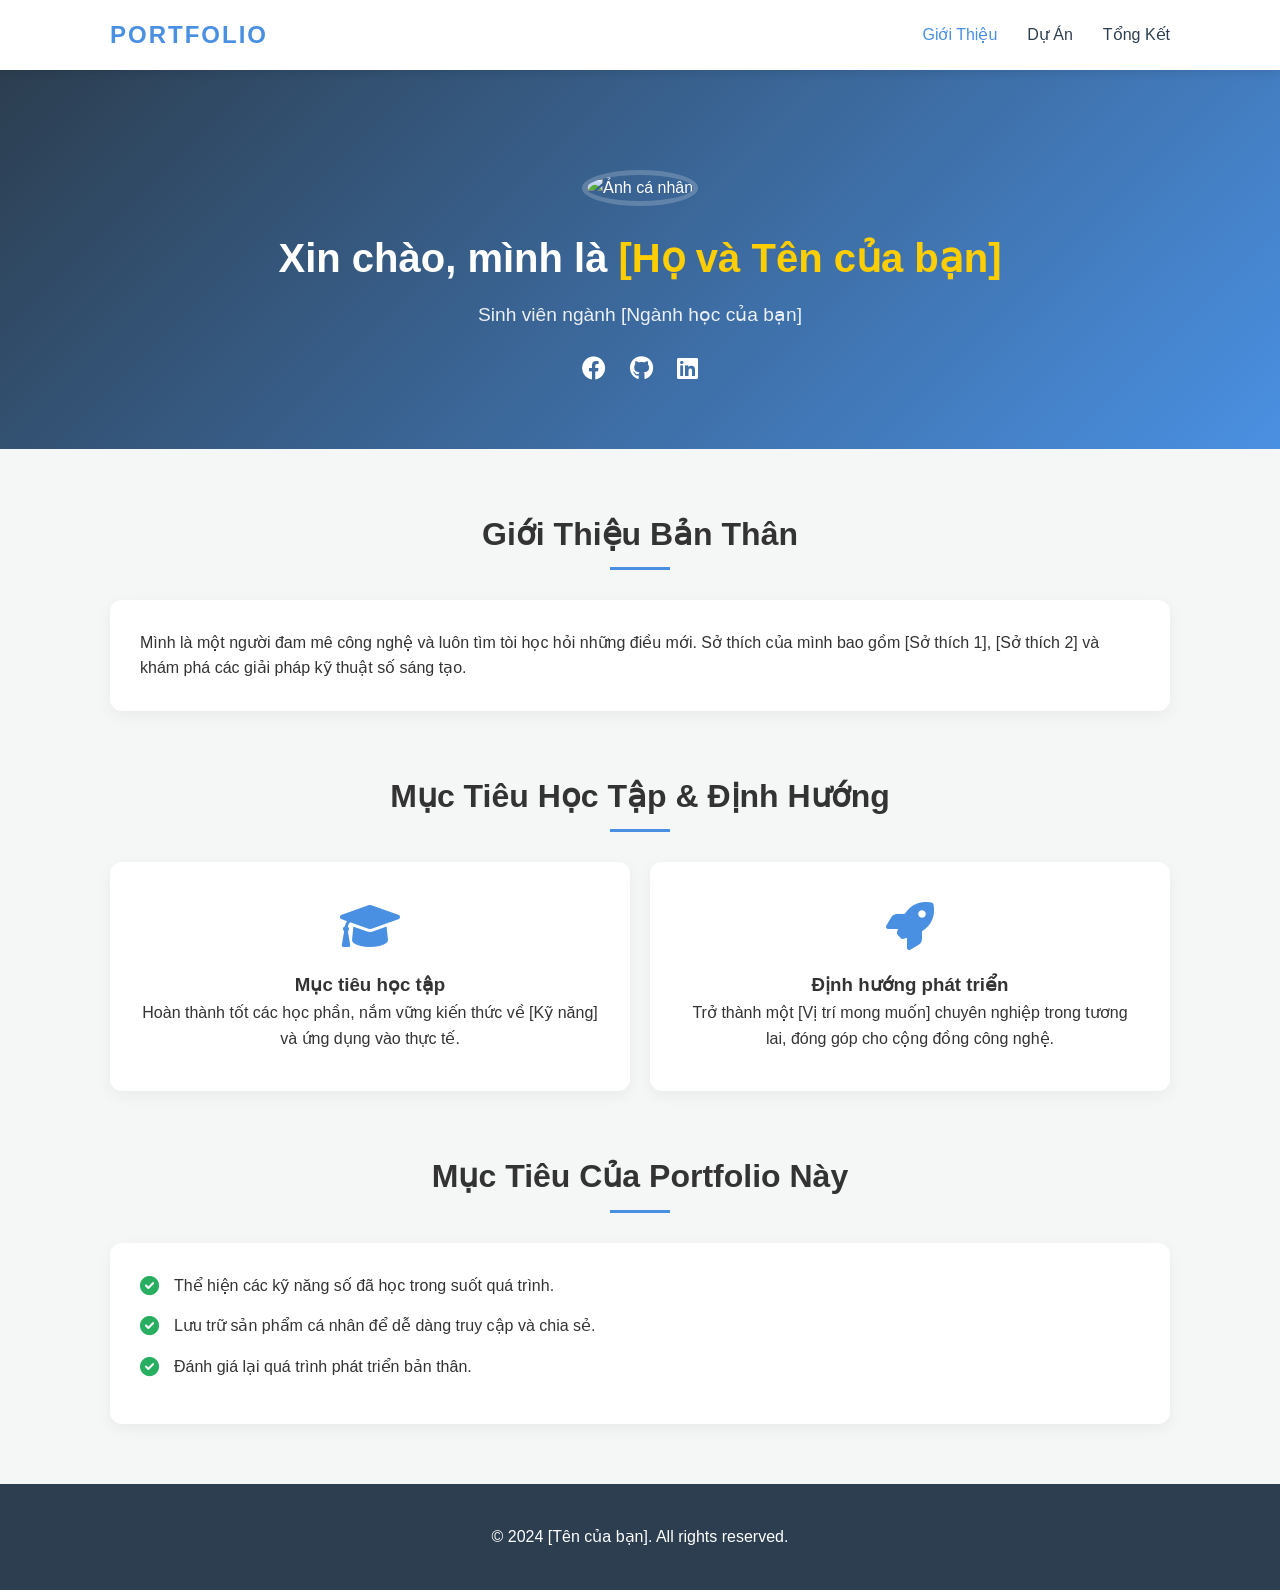
==== index.html @ 28b2ad36 "first commtit" ====
<!DOCTYPE html>
<html lang="vi">
<head>
    <meta charset="UTF-8">
    <meta name="viewport" content="width=device-width, initial-scale=1.0">
    <title>Portfolio Cá Nhân | Giới Thiệu</title>
    <link rel="stylesheet" href="css/style.css">
    <link rel="stylesheet" href="https://cdnjs.cloudflare.com/ajax/libs/font-awesome/6.0.0/css/all.min.css">
    <link href="https://unpkg.com/aos@2.3.1/dist/aos.css" rel="stylesheet">
</head>
<body>
    <nav class="navbar">
        <div class="container">
            <a href="index.html" class="logo">PORTFOLIO</a>
            <ul class="nav-links">
                <li><a href="index.html" class="active">Giới Thiệu</a></li>
                <li><a href="projects.html">Dự Án</a></li>
                <li><a href="summary.html">Tổng Kết</a></li>
            </ul>
        </div>
    </nav>

    <header class="hero">
        <div class="container">
            <div class="hero-content" data-aos="fade-up">
                <div class="profile-img-container">
                    <img src="https://via.placeholder.com/250" alt="Ảnh cá nhân" class="profile-img">
                    <!-- Bạn có thể thay link ảnh trên bằng ảnh của mình -->
                </div>
                <h1>Xin chào, mình là <span class="highlight">[Họ và Tên của bạn]</span></h1>
                <p class="subtitle">Sinh viên ngành [Ngành học của bạn]</p>
                <div class="social-links">
                    <a href="#"><i class="fab fa-facebook"></i></a>
                    <a href="#"><i class="fab fa-github"></i></a>
                    <a href="#"><i class="fab fa-linkedin"></i></a>
                </div>
            </div>
        </div>
    </header>

    <main class="container">
        <section class="about-section" data-aos="fade-right">
            <h2 class="section-title">Giới Thiệu Bản Thân</h2>
            <div class="card">
                <p>Mình là một người đam mê công nghệ và luôn tìm tòi học hỏi những điều mới. Sở thích của mình bao gồm [Sở thích 1], [Sở thích 2] và khám phá các giải pháp kỹ thuật số sáng tạo.</p>
            </div>
        </section>

        <section class="goals-section" data-aos="fade-left">
            <h2 class="section-title">Mục Tiêu Học Tập & Định Hướng</h2>
            <div class="goals-grid">
                <div class="goal-card">
                    <i class="fas fa-graduation-cap"></i>
                    <h3>Mục tiêu học tập</h3>
                    <p>Hoàn thành tốt các học phần, nắm vững kiến thức về [Kỹ năng] và ứng dụng vào thực tế.</p>
                </div>
                <div class="goal-card">
                    <i class="fas fa-rocket"></i>
                    <h3>Định hướng phát triển</h3>
                    <p>Trở thành một [Vị trí mong muốn] chuyên nghiệp trong tương lai, đóng góp cho cộng đồng công nghệ.</p>
                </div>
            </div>
        </section>

        <section class="portfolio-goal" data-aos="zoom-in">
            <h2 class="section-title">Mục Tiêu Của Portfolio Này</h2>
            <div class="card highlight-card">
                <ul>
                    <li><i class="fas fa-check-circle"></i> Thể hiện các kỹ năng số đã học trong suốt quá trình.</li>
                    <li><i class="fas fa-check-circle"></i> Lưu trữ sản phẩm cá nhân để dễ dàng truy cập và chia sẻ.</li>
                    <li><i class="fas fa-check-circle"></i> Đánh giá lại quá trình phát triển bản thân.</li>
                </ul>
            </div>
        </section>
    </main>

    <footer class="footer">
        <p>&copy; 2024 [Tên của bạn]. All rights reserved.</p>
    </footer>

    <script src="https://unpkg.com/aos@2.3.1/dist/aos.js"></script>
    <script src="js/main.js"></script>
</body>
</html>
---- css/style.css ----
:root {
    --primary-color: #4a90e2;
    --secondary-color: #2c3e50;
    --accent-color: #e74c3c;
    --bg-color: #f4f7f6;
    --text-color: #333;
    --white: #ffffff;
    --transition: all 0.3s ease;
}

* {
    margin: 0;
    padding: 0;
    box-sizing: border-box;
}

body {
    font-family: 'Segoe UI', Tahoma, Geneva, Verdana, sans-serif;
    line-height: 1.6;
    background-color: var(--bg-color);
    color: var(--text-color);
    overflow-x: hidden;
}

.container {
    max-width: 1100px;
    margin: 0 auto;
    padding: 0 20px;
}

/* Navbar */
.navbar {
    background: var(--white);
    height: 70px;
    display: flex;
    align-items: center;
    position: sticky;
    top: 0;
    z-index: 1000;
    box-shadow: 0 2px 10px rgba(0,0,0,0.1);
}

.navbar .container {
    display: flex;
    justify-content: space-between;
    align-items: center;
    width: 100%;
}

.logo {
    font-size: 1.5rem;
    font-weight: bold;
    color: var(--primary-color);
    text-decoration: none;
    letter-spacing: 2px;
}

.nav-links {
    display: flex;
    list-style: none;
}

.nav-links li {
    margin-left: 30px;
}

.nav-links a {
    text-decoration: none;
    color: var(--secondary-color);
    font-weight: 500;
    transition: var(--transition);
}

.nav-links a:hover, .nav-links a.active {
    color: var(--primary-color);
}

/* Hero Section */
.hero {
    background: linear-gradient(135deg, var(--secondary-color), var(--primary-color));
    color: var(--white);
    padding: 100px 0 60px;
    text-align: center;
}

.profile-img-container {
    margin-bottom: 20px;
}

.profile-img {
    width: 180px;
    height: 180px;
    border-radius: 50%;
    border: 5px solid rgba(255,255,255,0.2);
    object-fit: cover;
    transition: transform 0.5s ease;
}

.profile-img:hover {
    transform: scale(1.05);
}

.hero h1 {
    font-size: 2.5rem;
    margin-bottom: 10px;
}

.small-hero {
    padding: 60px 0 40px;
}

.highlight {
    color: #ffce00;
}

.subtitle {
    font-size: 1.2rem;
    opacity: 0.9;
    margin-bottom: 20px;
}

.social-links a {
    color: var(--white);
    font-size: 1.5rem;
    margin: 0 10px;
    transition: var(--transition);
}

.social-links a:hover {
    color: #ffce00;
    transform: translateY(-3px);
}

/* Common Sections */
.section-title {
    text-align: center;
    margin: 60px 0 30px;
    font-size: 2rem;
    position: relative;
    padding-bottom: 10px;
}

.section-title::after {
    content: '';
    position: absolute;
    bottom: 0;
    left: 50%;
    transform: translateX(-50%);
    width: 60px;
    height: 3px;
    background: var(--primary-color);
}

.card {
    background: var(--white);
    padding: 30px;
    border-radius: 12px;
    box-shadow: 0 5px 15px rgba(0,0,0,0.05);
    margin-bottom: 30px;
}

/* Goals Grid */
.goals-grid {
    display: grid;
    grid-template-columns: repeat(auto-fit, minmax(300px, 1fr));
    gap: 20px;
}

.goal-card {
    background: var(--white);
    padding: 40px 30px;
    border-radius: 12px;
    text-align: center;
    box-shadow: 0 5px 15px rgba(0,0,0,0.05);
    transition: var(--transition);
}

.goal-card:hover {
    transform: translateY(-10px);
    box-shadow: 0 10px 25px rgba(0,0,0,0.1);
}

.goal-card i {
    font-size: 3rem;
    color: var(--primary-color);
    margin-bottom: 20px;
}

.highlight-card ul {
    list-style: none;
}

.highlight-card li {
    margin-bottom: 15px;
    display: flex;
    align-items: center;
}

.highlight-card i {
    color: #27ae60;
    margin-right: 15px;
    font-size: 1.2rem;
}

/* Projects Page */
.projects-grid {
    display: grid;
    grid-template-columns: repeat(auto-fit, minmax(320px, 1fr));
    gap: 30px;
}

.project-card {
    background: var(--white);
    border-radius: 12px;
    overflow: hidden;
    box-shadow: 0 5px 15px rgba(0,0,0,0.05);
    transition: var(--transition);
}

.project-card:hover {
    transform: translateY(-5px);
}

.project-header {
    background: var(--secondary-color);
    color: var(--white);
    padding: 20px;
}

.project-body {
    padding: 25px;
}

.project-body h3 {
    margin-bottom: 15px;
}

.project-meta {
    display: block;
    font-size: 0.85rem;
    color: #777;
    margin-bottom: 10px;
}

.project-footer {
    padding: 20px;
    border-top: 1px solid #eee;
    display: flex;
    justify-content: space-between;
}

.btn-link {
    text-decoration: none;
    color: var(--primary-color);
    font-weight: 600;
    display: flex;
    align-items: center;
}

.btn-link i {
    margin-left: 5px;
}

/* Summary Page */
.summary-content {
    max-width: 800px;
    margin: 0 auto;
}

.reflection-item {
    margin-bottom: 40px;
}

.skills-tag-container {
    display: flex;
    flex-wrap: wrap;
    gap: 10px;
    margin-top: 15px;
}

.skill-tag {
    background: var(--primary-color);
    color: var(--white);
    padding: 5px 15px;
    border-radius: 20px;
    font-size: 0.9rem;
}

/* Footer */
.footer {
    text-align: center;
    padding: 40px 0;
    margin-top: 60px;
    background: var(--secondary-color);
    color: var(--white);
}

/* Responsive */
@media (max-width: 768px) {
    .nav-links {
        display: none; /* Đơn giản hóa cho bản mẫu */
    }
    .hero h1 {
        font-size: 2rem;
    }
}
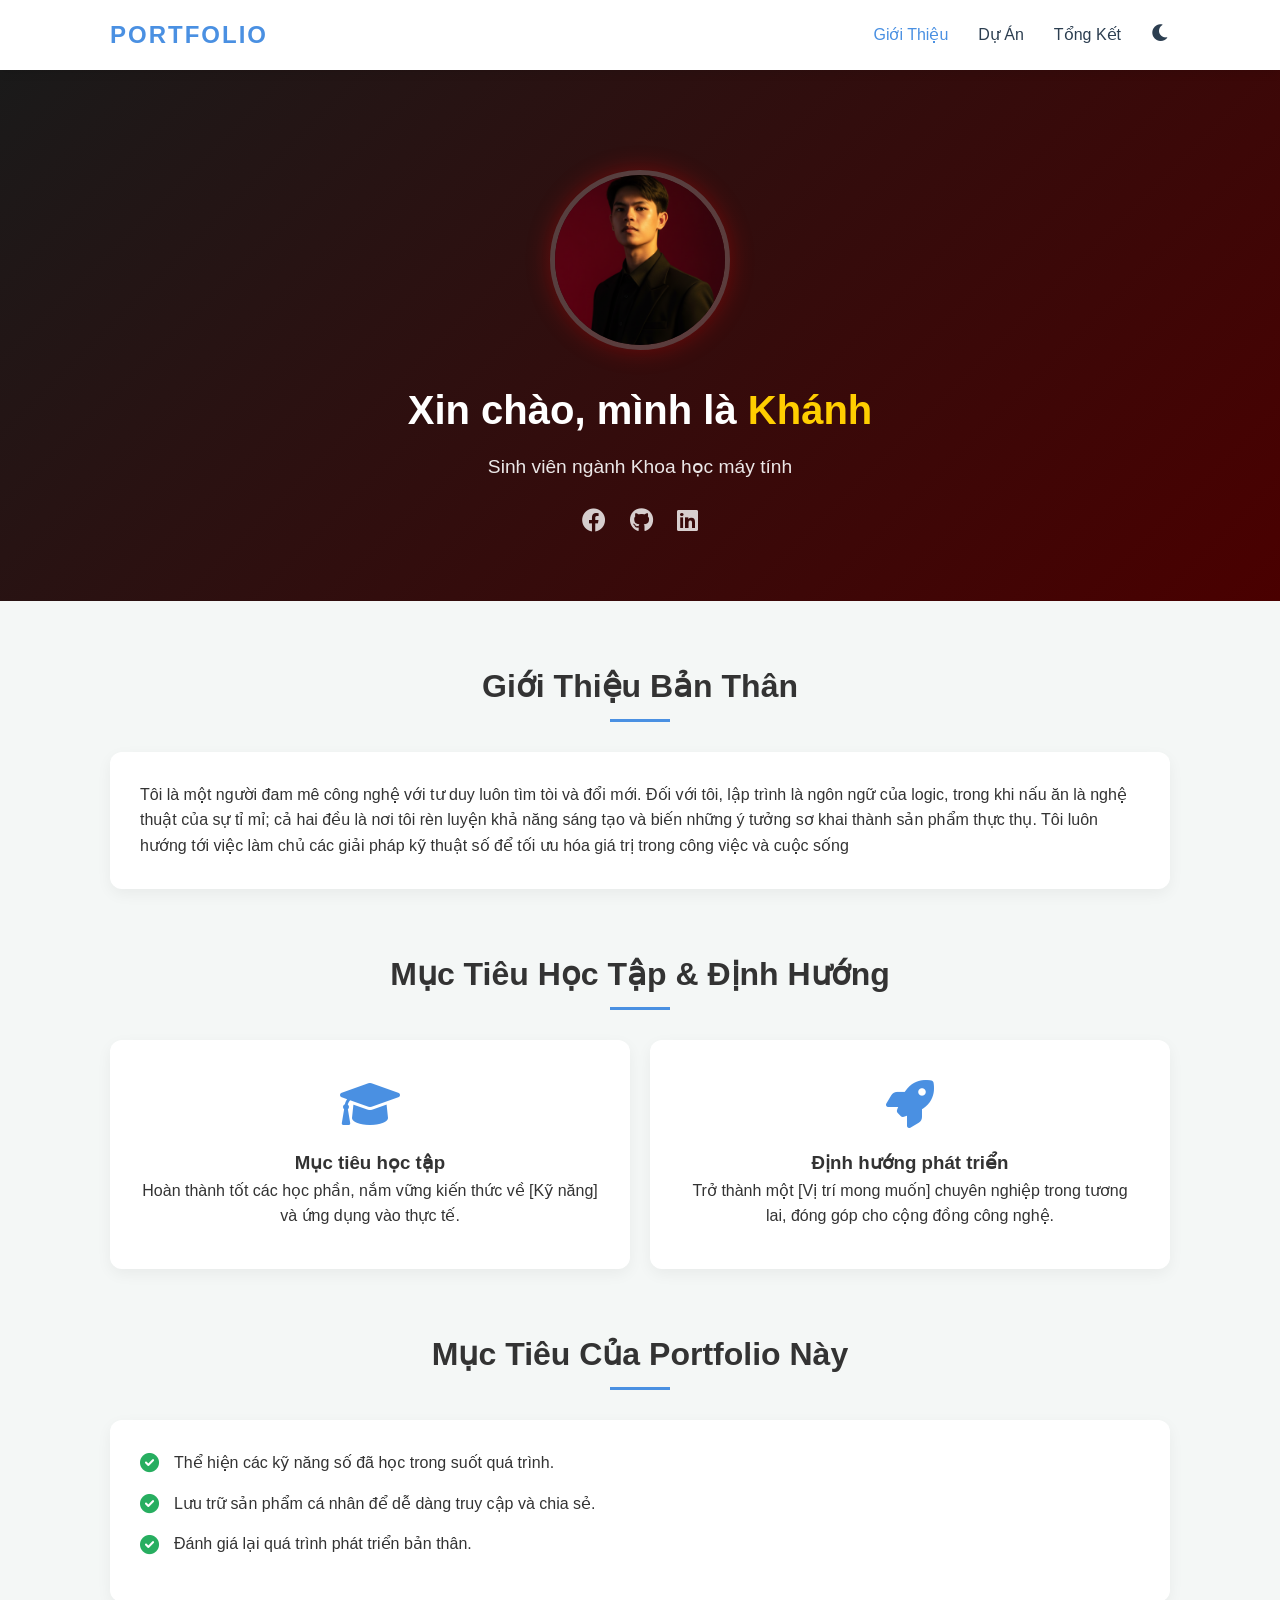
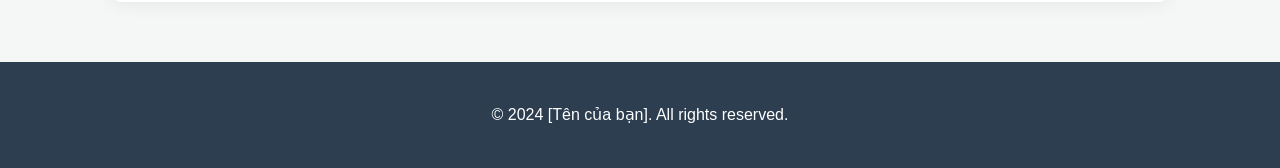
==== commit 8be9e8ff: "new update my webportdolio" ====
--- a/index.html
+++ b/index.html
@@ -1,5 +1,6 @@
 <!DOCTYPE html>
 <html lang="vi">
+
 <head>
     <meta charset="UTF-8">
     <meta name="viewport" content="width=device-width, initial-scale=1.0">
@@ -8,6 +9,7 @@
     <link rel="stylesheet" href="https://cdnjs.cloudflare.com/ajax/libs/font-awesome/6.0.0/css/all.min.css">
     <link href="https://unpkg.com/aos@2.3.1/dist/aos.css" rel="stylesheet">
 </head>
+
 <body>
     <nav class="navbar">
         <div class="container">
@@ -16,6 +18,7 @@
                 <li><a href="index.html" class="active">Giới Thiệu</a></li>
                 <li><a href="projects.html">Dự Án</a></li>
                 <li><a href="summary.html">Tổng Kết</a></li>
+                <li><button id="dark-mode-toggle" class="theme-btn"><i class="fas fa-moon"></i></button></li>
             </ul>
         </div>
     </nav>
@@ -24,11 +27,11 @@
         <div class="container">
             <div class="hero-content" data-aos="fade-up">
                 <div class="profile-img-container">
-                    <img src="https://via.placeholder.com/250" alt="Ảnh cá nhân" class="profile-img">
+                    <img src="assets/geminigenpicture.png" alt="Ảnh cá nhân" class="profile-img">
                     <!-- Bạn có thể thay link ảnh trên bằng ảnh của mình -->
                 </div>
-                <h1>Xin chào, mình là <span class="highlight">[Họ và Tên của bạn]</span></h1>
-                <p class="subtitle">Sinh viên ngành [Ngành học của bạn]</p>
+                <h1>Xin chào, mình là <span class="highlight">Khánh</span></h1>
+                <p class="subtitle">Sinh viên ngành Khoa học máy tính</p>
                 <div class="social-links">
                     <a href="#"><i class="fab fa-facebook"></i></a>
                     <a href="#"><i class="fab fa-github"></i></a>
@@ -42,7 +45,10 @@
         <section class="about-section" data-aos="fade-right">
             <h2 class="section-title">Giới Thiệu Bản Thân</h2>
             <div class="card">
-                <p>Mình là một người đam mê công nghệ và luôn tìm tòi học hỏi những điều mới. Sở thích của mình bao gồm [Sở thích 1], [Sở thích 2] và khám phá các giải pháp kỹ thuật số sáng tạo.</p>
+                <p>Tôi là một người đam mê công nghệ với tư duy luôn tìm tòi và đổi mới. Đối với tôi, lập trình là ngôn
+                    ngữ của logic, trong khi nấu ăn là nghệ thuật của sự tỉ mỉ; cả hai đều là nơi tôi rèn luyện khả năng
+                    sáng tạo và biến những ý tưởng sơ khai thành sản phẩm thực thụ. Tôi luôn hướng tới việc làm chủ các
+                    giải pháp kỹ thuật số để tối ưu hóa giá trị trong công việc và cuộc sống</p>
             </div>
         </section>
 
@@ -57,7 +63,8 @@
                 <div class="goal-card">
                     <i class="fas fa-rocket"></i>
                     <h3>Định hướng phát triển</h3>
-                    <p>Trở thành một [Vị trí mong muốn] chuyên nghiệp trong tương lai, đóng góp cho cộng đồng công nghệ.</p>
+                    <p>Trở thành một [Vị trí mong muốn] chuyên nghiệp trong tương lai, đóng góp cho cộng đồng công nghệ.
+                    </p>
                 </div>
             </div>
         </section>
@@ -67,7 +74,8 @@
             <div class="card highlight-card">
                 <ul>
                     <li><i class="fas fa-check-circle"></i> Thể hiện các kỹ năng số đã học trong suốt quá trình.</li>
-                    <li><i class="fas fa-check-circle"></i> Lưu trữ sản phẩm cá nhân để dễ dàng truy cập và chia sẻ.</li>
+                    <li><i class="fas fa-check-circle"></i> Lưu trữ sản phẩm cá nhân để dễ dàng truy cập và chia sẻ.
+                    </li>
                     <li><i class="fas fa-check-circle"></i> Đánh giá lại quá trình phát triển bản thân.</li>
                 </ul>
             </div>
@@ -81,4 +89,5 @@
     <script src="https://unpkg.com/aos@2.3.1/dist/aos.js"></script>
     <script src="js/main.js"></script>
 </body>
-</html>
+
+</html>
--- a/css/style.css
+++ b/css/style.css
@@ -37,7 +37,7 @@
     position: sticky;
     top: 0;
     z-index: 1000;
-    box-shadow: 0 2px 10px rgba(0,0,0,0.1);
+    box-shadow: 0 2px 10px rgba(0, 0, 0, 0.1);
 }
 
 .navbar .container {
@@ -71,17 +71,20 @@
     transition: var(--transition);
 }
 
-.nav-links a:hover, .nav-links a.active {
+.nav-links a:hover,
+.nav-links a.active {
     color: var(--primary-color);
 }
 
 /* Hero Section */
 .hero {
-    background: linear-gradient(135deg, var(--secondary-color), var(--primary-color));
+    background: linear-gradient(135deg, #1a1a1a, #4a0000);
+    /* Dán mã màu mới vào đây */
     color: var(--white);
     padding: 100px 0 60px;
     text-align: center;
 }
+
 
 .profile-img-container {
     margin-bottom: 20px;
@@ -91,9 +94,10 @@
     width: 180px;
     height: 180px;
     border-radius: 50%;
-    border: 5px solid rgba(255,255,255,0.2);
+    border: 5px solid rgba(255, 255, 255, 0.2);
     object-fit: cover;
     transition: transform 0.5s ease;
+    box-shadow: 0 0 25px rgba(255, 0, 0, 0.3);
 }
 
 .profile-img:hover {
@@ -103,6 +107,7 @@
 .hero h1 {
     font-size: 2.5rem;
     margin-bottom: 10px;
+    color: #ffffff;
 }
 
 .small-hero {
@@ -115,21 +120,28 @@
 
 .subtitle {
     font-size: 1.2rem;
-    opacity: 0.9;
+    color: rgba(255, 255, 255, 0.9);
     margin-bottom: 20px;
 }
 
 .social-links a {
-    color: var(--white);
+    color: #ffffff;
+    /* Ép icon sang màu trắng */
     font-size: 1.5rem;
     margin: 0 10px;
     transition: var(--transition);
+    opacity: 0.8;
+    /* Để hơi mờ một chút */
 }
 
 .social-links a:hover {
     color: #ffce00;
+    /* Khi di chuột vào vẫn hiện màu vàng kim như cũ */
+    opacity: 1;
+    /* Hiện rõ lên khi di chuột */
     transform: translateY(-3px);
 }
+
 
 /* Common Sections */
 .section-title {
@@ -155,7 +167,7 @@
     background: var(--white);
     padding: 30px;
     border-radius: 12px;
-    box-shadow: 0 5px 15px rgba(0,0,0,0.05);
+    box-shadow: 0 5px 15px rgba(0, 0, 0, 0.05);
     margin-bottom: 30px;
 }
 
@@ -171,13 +183,13 @@
     padding: 40px 30px;
     border-radius: 12px;
     text-align: center;
-    box-shadow: 0 5px 15px rgba(0,0,0,0.05);
+    box-shadow: 0 5px 15px rgba(0, 0, 0, 0.05);
     transition: var(--transition);
 }
 
 .goal-card:hover {
     transform: translateY(-10px);
-    box-shadow: 0 10px 25px rgba(0,0,0,0.1);
+    box-shadow: 0 10px 25px rgba(0, 0, 0, 0.1);
 }
 
 .goal-card i {
@@ -213,7 +225,7 @@
     background: var(--white);
     border-radius: 12px;
     overflow: hidden;
-    box-shadow: 0 5px 15px rgba(0,0,0,0.05);
+    box-shadow: 0 5px 15px rgba(0, 0, 0, 0.05);
     transition: var(--transition);
 }
 
@@ -298,9 +310,42 @@
 /* Responsive */
 @media (max-width: 768px) {
     .nav-links {
-        display: none; /* Đơn giản hóa cho bản mẫu */
+        display: none;
+        /* Đơn giản hóa cho bản mẫu */
     }
+
     .hero h1 {
         font-size: 2rem;
     }
 }
+
+/* Nút chuyển đổi */
+.theme-btn {
+    background: none;
+    border: none;
+    color: var(--secondary-color);
+    cursor: pointer;
+    font-size: 1.2rem;
+    transition: var(--transition);
+}
+
+/* Định nghĩa màu sắc cho chế độ tối */
+body.dark-theme {
+    --bg-color: #121212;
+    --text-color: #e0e0e0;
+    --white: #1e1e1e;
+    --secondary-color: #ffffff;
+}
+
+/* Chỉnh sửa thêm cho các thẻ card trong chế độ tối */
+body.dark-theme .card,
+body.dark-theme .goal-card,
+body.dark-theme .project-card {
+    background: #1e1e1e;
+    border: 1px solid #333;
+    color: #e0e0e0;
+}
+
+body.dark-theme .navbar {
+    background: #1a1a1a;
+}
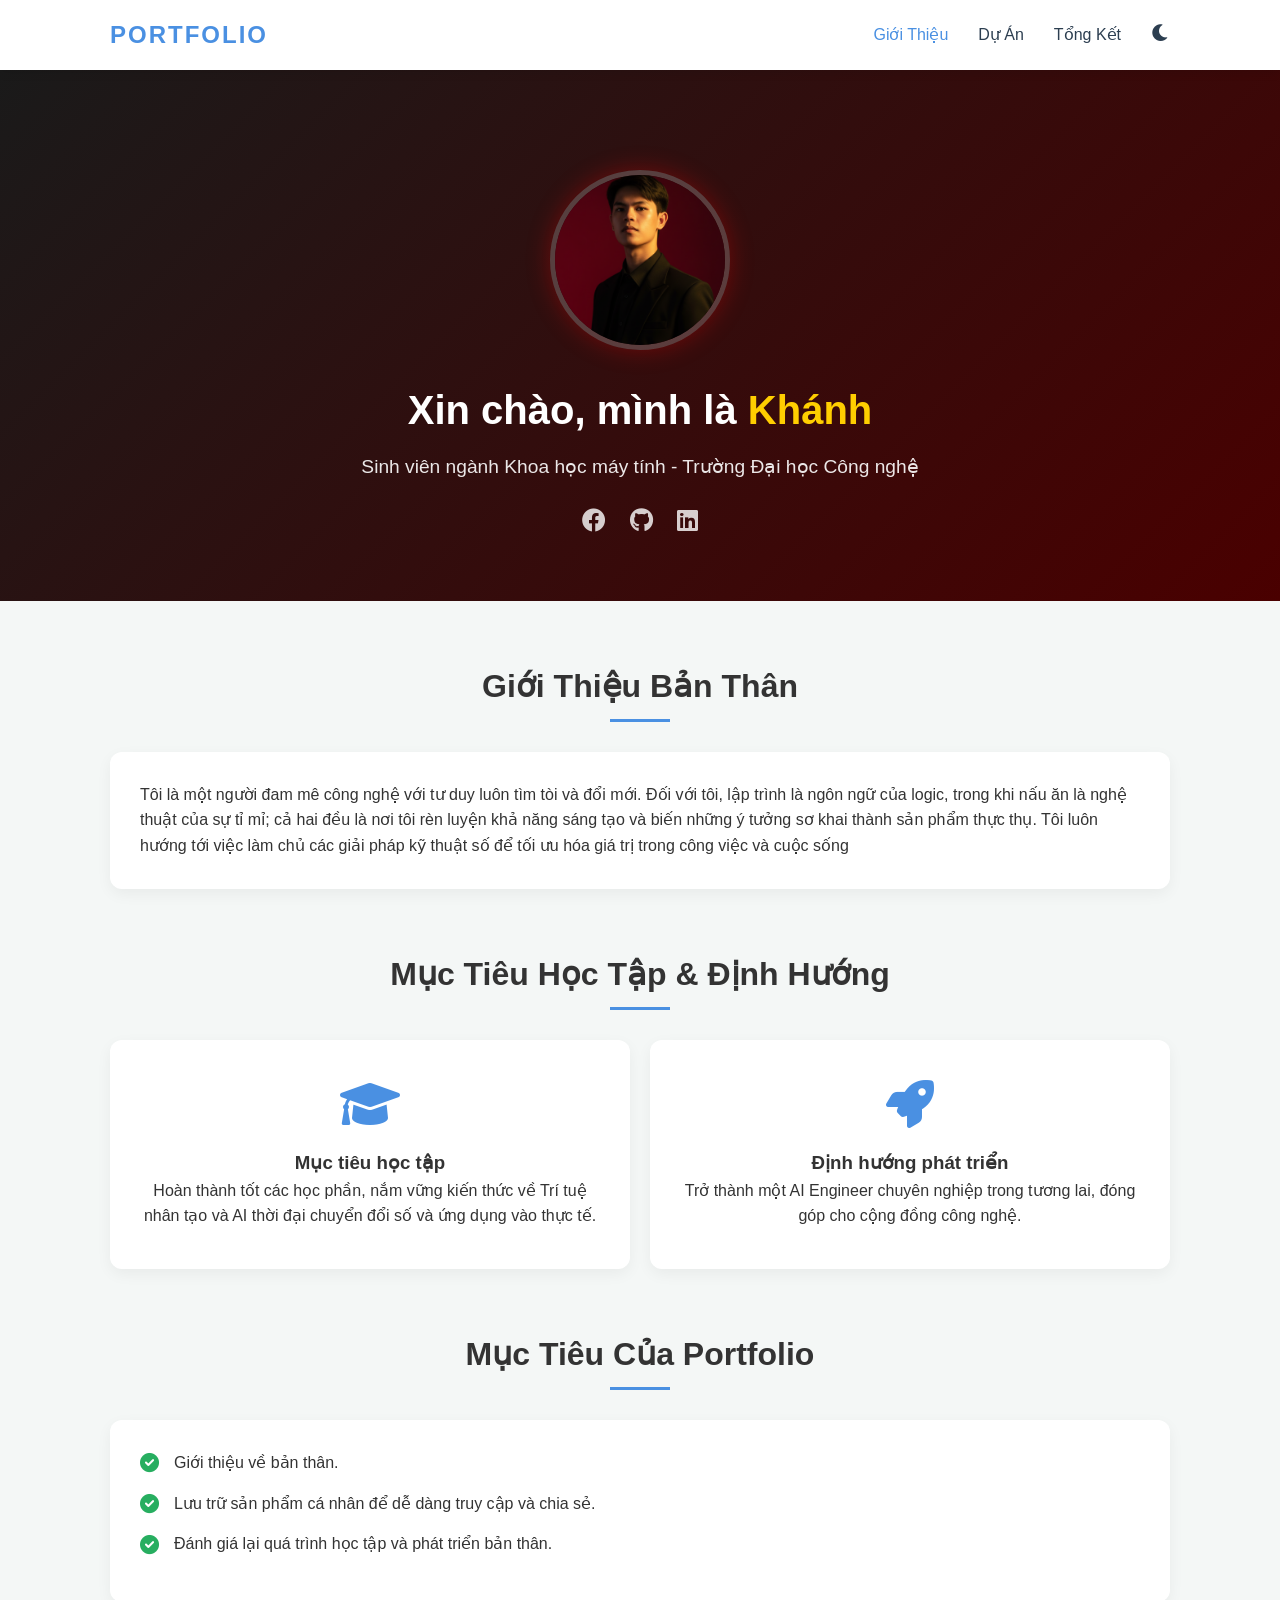
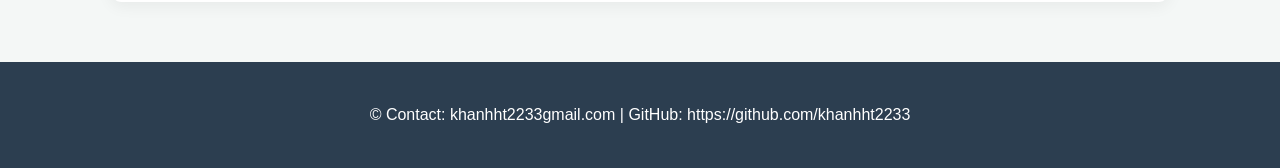
==== commit 7b8e40d9: "update" ====
--- a/index.html
+++ b/index.html
@@ -31,7 +31,8 @@
                     <!-- Bạn có thể thay link ảnh trên bằng ảnh của mình -->
                 </div>
                 <h1>Xin chào, mình là <span class="highlight">Khánh</span></h1>
-                <p class="subtitle">Sinh viên ngành Khoa học máy tính</p>
+                <p class="subtitle">Sinh viên ngành Khoa học máy tính - Trường Đại học Công nghệ
+                </p>
                 <div class="social-links">
                     <a href="#"><i class="fab fa-facebook"></i></a>
                     <a href="#"><i class="fab fa-github"></i></a>
@@ -58,32 +59,33 @@
                 <div class="goal-card">
                     <i class="fas fa-graduation-cap"></i>
                     <h3>Mục tiêu học tập</h3>
-                    <p>Hoàn thành tốt các học phần, nắm vững kiến thức về [Kỹ năng] và ứng dụng vào thực tế.</p>
+                    <p>Hoàn thành tốt các học phần, nắm vững kiến thức về Trí tuệ nhân tạo và AI thời đại chuyển đổi số
+                        và ứng dụng vào thực tế.</p>
                 </div>
                 <div class="goal-card">
                     <i class="fas fa-rocket"></i>
                     <h3>Định hướng phát triển</h3>
-                    <p>Trở thành một [Vị trí mong muốn] chuyên nghiệp trong tương lai, đóng góp cho cộng đồng công nghệ.
+                    <p>Trở thành một AI Engineer chuyên nghiệp trong tương lai, đóng góp cho cộng đồng công nghệ.
                     </p>
                 </div>
             </div>
         </section>
 
         <section class="portfolio-goal" data-aos="zoom-in">
-            <h2 class="section-title">Mục Tiêu Của Portfolio Này</h2>
+            <h2 class="section-title">Mục Tiêu Của Portfolio</h2>
             <div class="card highlight-card">
                 <ul>
-                    <li><i class="fas fa-check-circle"></i> Thể hiện các kỹ năng số đã học trong suốt quá trình.</li>
+                    <li><i class="fas fa-check-circle"></i> Giới thiệu về bản thân.</li>
                     <li><i class="fas fa-check-circle"></i> Lưu trữ sản phẩm cá nhân để dễ dàng truy cập và chia sẻ.
                     </li>
-                    <li><i class="fas fa-check-circle"></i> Đánh giá lại quá trình phát triển bản thân.</li>
+                    <li><i class="fas fa-check-circle"></i> Đánh giá lại quá trình học tập và phát triển bản thân.</li>
                 </ul>
             </div>
         </section>
     </main>
 
     <footer class="footer">
-        <p>&copy; 2024 [Tên của bạn]. All rights reserved.</p>
+        <p>&copy; Contact: khanhht2233gmail.com | GitHub: https://github.com/khanhht2233 </p>
     </footer>
 
     <script src="https://unpkg.com/aos@2.3.1/dist/aos.js"></script>
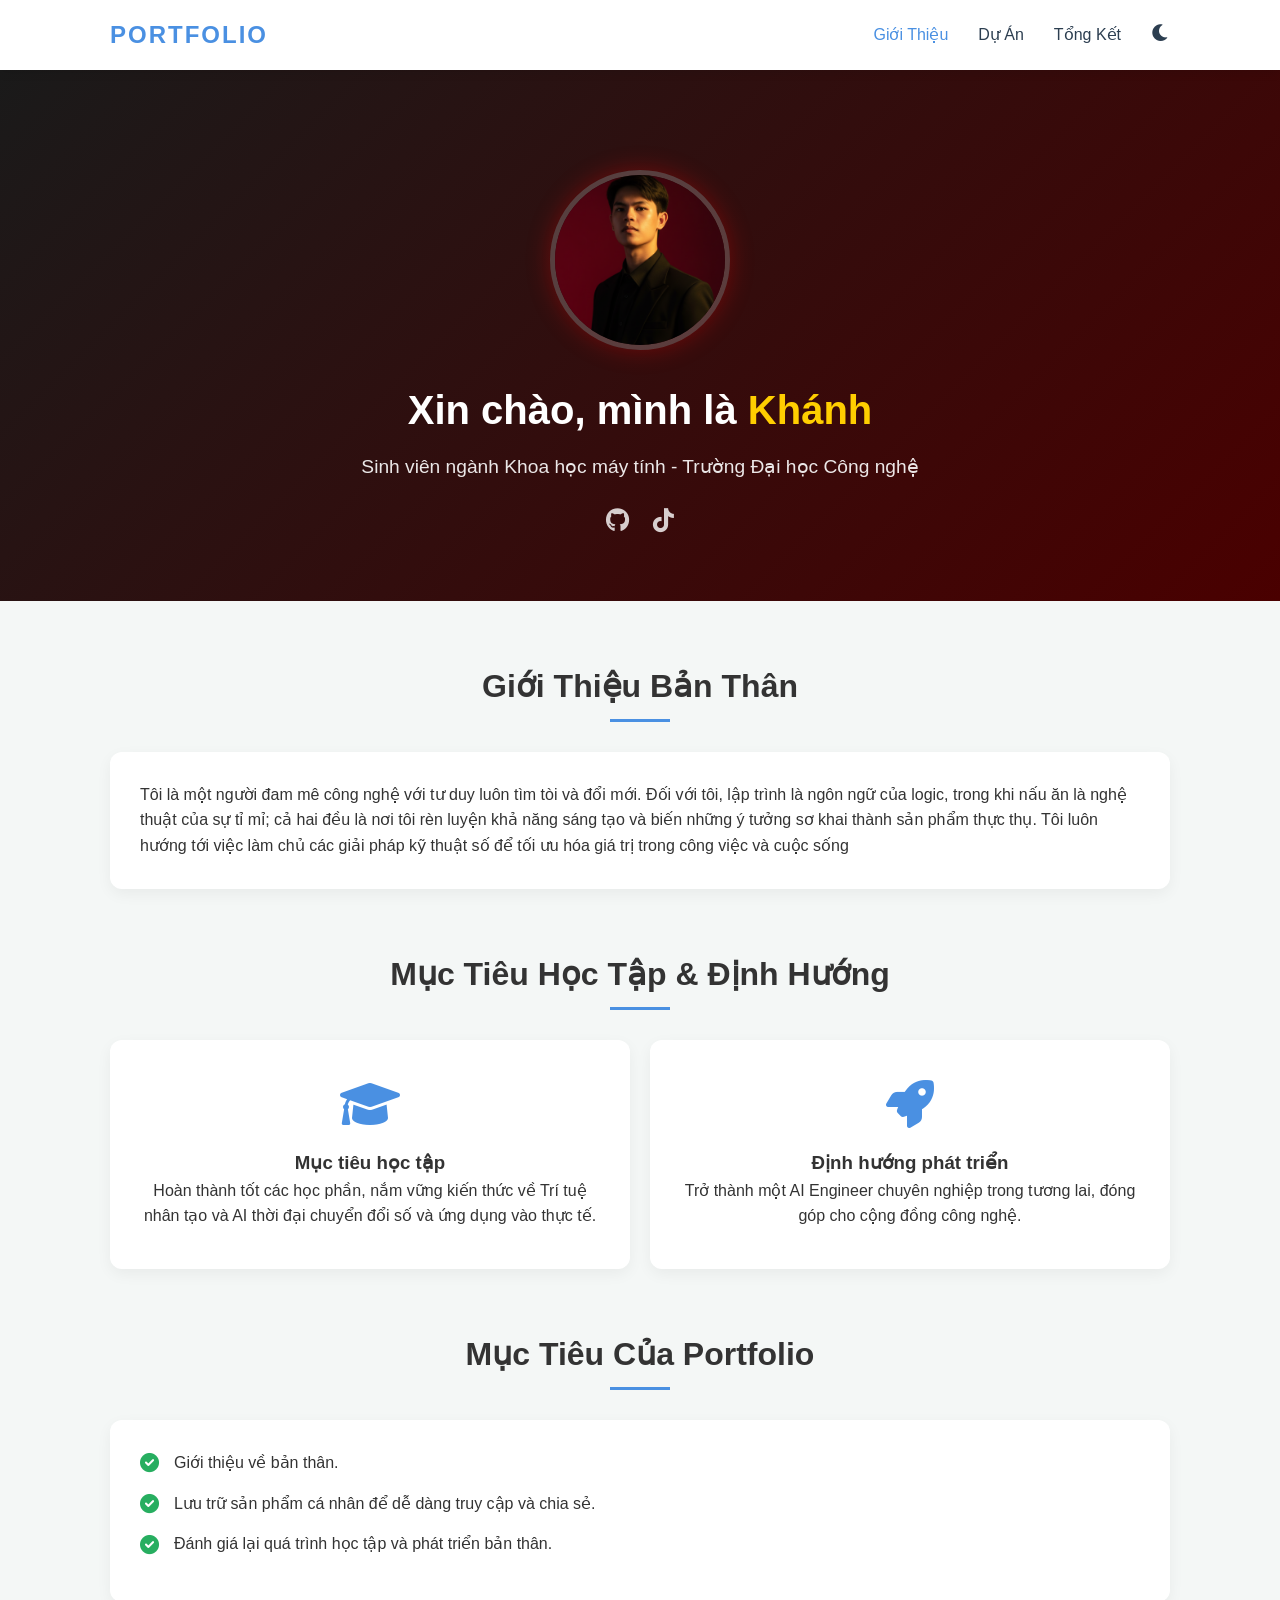
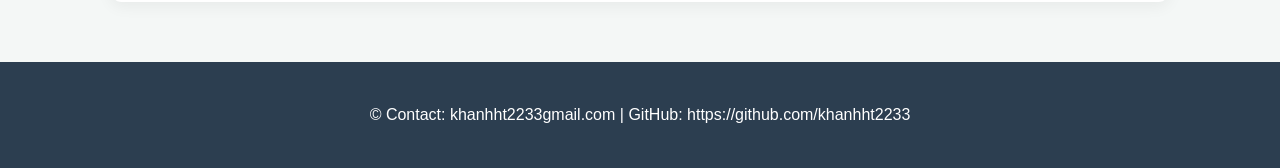
==== commit a71bf679: "update animation" ====
--- a/index.html
+++ b/index.html
@@ -34,9 +34,10 @@
                 <p class="subtitle">Sinh viên ngành Khoa học máy tính - Trường Đại học Công nghệ
                 </p>
                 <div class="social-links">
-                    <a href="#"><i class="fab fa-facebook"></i></a>
-                    <a href="#"><i class="fab fa-github"></i></a>
-                    <a href="#"><i class="fab fa-linkedin"></i></a>
+                    <a href="https://github.com/khanhht2233" target="_blank" rel="noopener noreferrer"><i
+                            class="fab fa-github"></i></a>
+                    <a href="https://www.tiktok.com/@ios12.tweaksv" target="_blank" rel="noopener noreferrer"><i
+                            class="fab fa-tiktok"></i></a>
                 </div>
             </div>
         </div>
--- a/css/style.css
+++ b/css/style.css
@@ -20,6 +20,7 @@
     background-color: var(--bg-color);
     color: var(--text-color);
     overflow-x: hidden;
+    scroll-behavior: smooth;
 }
 
 .container {
@@ -307,6 +308,48 @@
     color: var(--white);
 }
 
+/* Scroll effects */
+.scroll-progress {
+    position: fixed;
+    top: 0;
+    left: 0;
+    height: 4px;
+    width: 0;
+    background: linear-gradient(90deg, var(--primary-color), #ffce00);
+    z-index: 2000;
+    transition: width 0.12s linear;
+}
+
+.back-to-top {
+    position: fixed;
+    right: 24px;
+    bottom: 24px;
+    width: 44px;
+    height: 44px;
+    border: none;
+    border-radius: 50%;
+    background: var(--primary-color);
+    color: #fff;
+    font-size: 1rem;
+    cursor: pointer;
+    opacity: 0;
+    visibility: hidden;
+    transform: translateY(10px);
+    box-shadow: 0 8px 20px rgba(0, 0, 0, 0.25);
+    transition: opacity 0.25s ease, transform 0.25s ease, visibility 0.25s ease;
+    z-index: 1500;
+}
+
+.back-to-top.show {
+    opacity: 1;
+    visibility: visible;
+    transform: translateY(0);
+}
+
+.back-to-top:hover {
+    background: #357abd;
+}
+
 /* Responsive */
 @media (max-width: 768px) {
     .nav-links {
@@ -316,6 +359,11 @@
 
     .hero h1 {
         font-size: 2rem;
+    }
+
+    .back-to-top {
+        right: 16px;
+        bottom: 16px;
     }
 }
 
